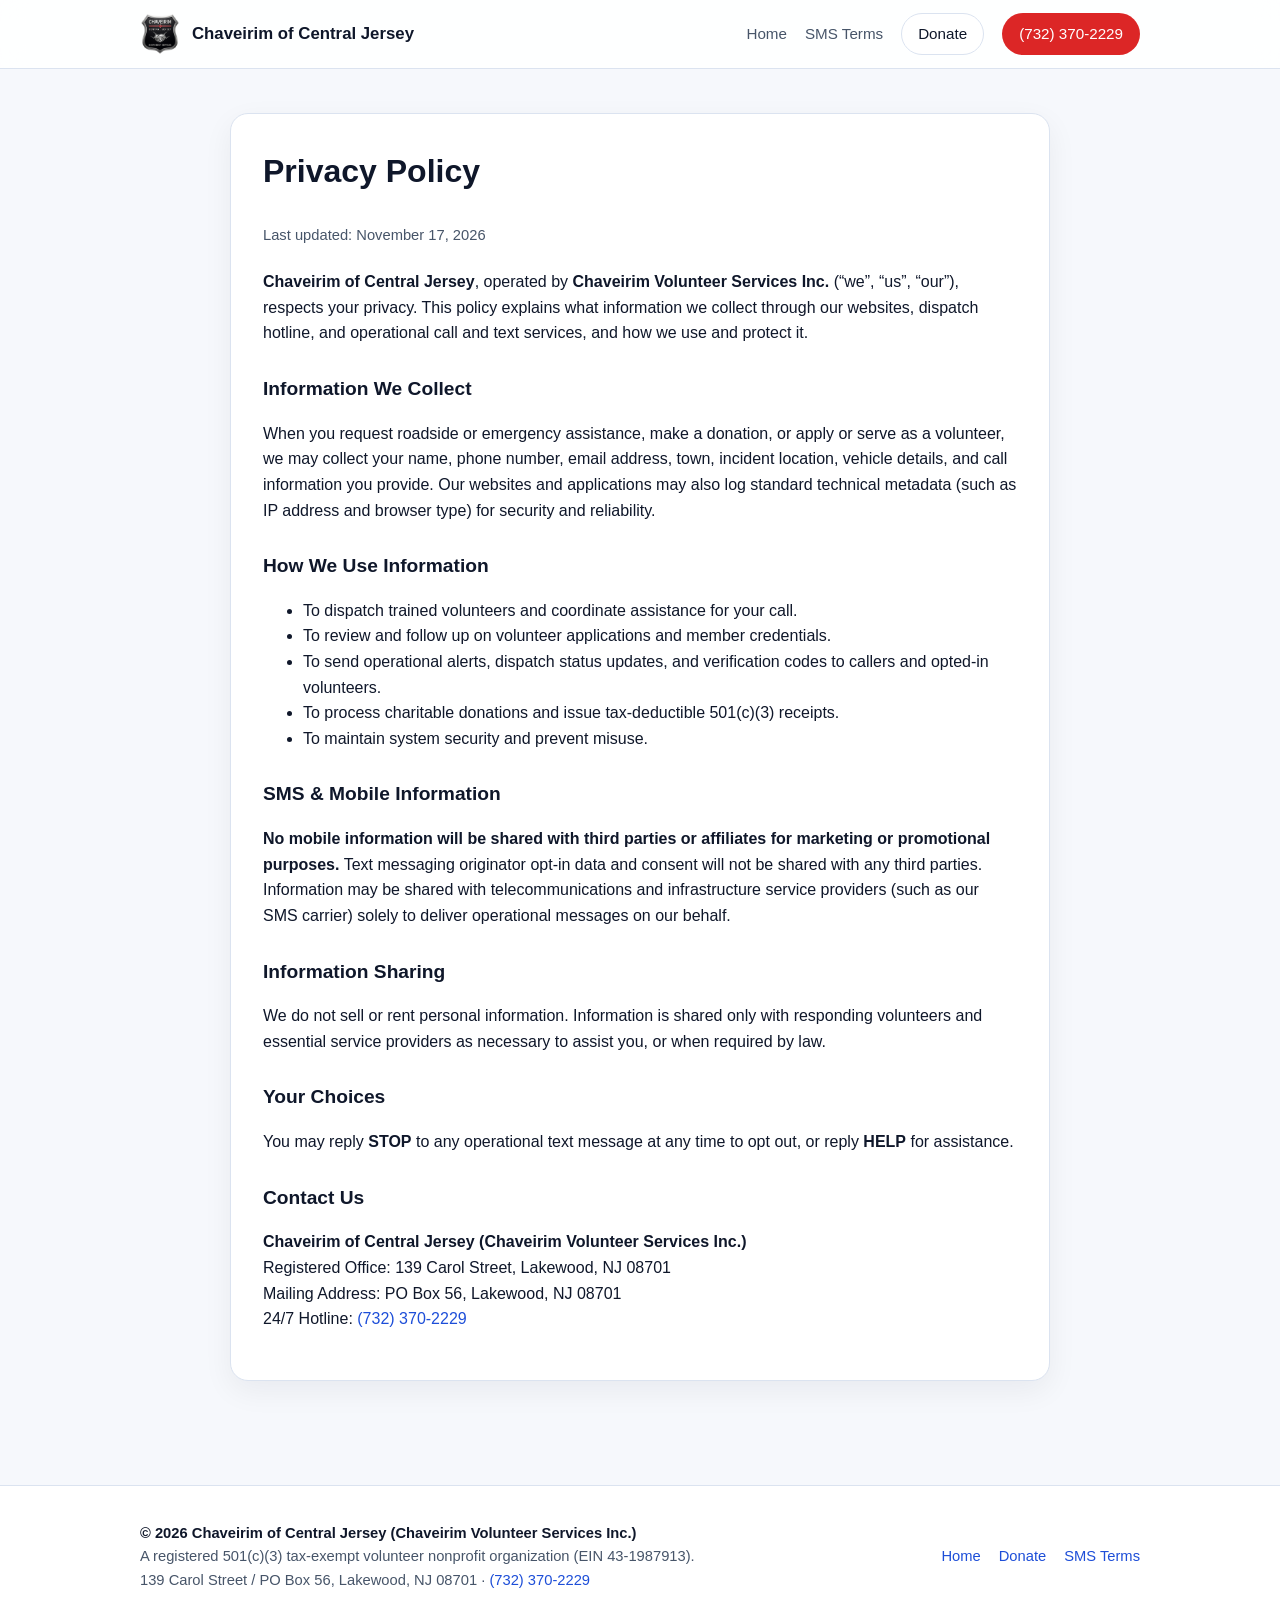
==== privacy/index.html @ 4e490808 "Launch official Chaveirim of Central Jersey public profile, Privacy Policy & SMS Terms (v1.0.0)" ====
<!DOCTYPE html>
<html lang="en">
<head>
  <meta charset="UTF-8">
  <meta name="viewport" content="width=device-width, initial-scale=1.0">
  <title>Privacy Policy — Chaveirim of Central Jersey</title>
  <meta name="description" content="Privacy Policy for Chaveirim of Central Jersey (operated by Chaveirim Volunteer Services Inc.).">
  <link rel="canonical" href="https://about.cjchaveirim.org/privacy/">
  <link rel="icon" type="image/png" href="/favicon.png">
  <link rel="apple-touch-icon" href="/assets/apple-touch-icon.png">
  <link rel="stylesheet" href="/styles.css">
</head>
<body>
  <header class="site-header">
    <div class="container header-inner">
      <a href="/" class="brand-link">
        <img src="/assets/logo.png" alt="Chaveirim of Central Jersey Shield Logo" width="40" height="40">
        <span>Chaveirim of Central Jersey</span>
      </a>
      <nav class="header-nav" aria-label="Primary Navigation">
        <a href="/">Home</a>
        <a href="/terms/">SMS Terms</a>
        <a href="https://pay.banquest.com/chaveirim" class="btn btn-outline btn-sm">Donate</a>
        <a href="tel:+17323702229" class="btn btn-emergency btn-sm">(732) 370-2229</a>
      </nav>
    </div>
  </header>

  <main class="legal-wrapper">
    <div class="container">
      <article class="legal-card">
        <h1>Privacy Policy</h1>
        <div class="legal-meta">Last updated: November 17, 2026</div>

        <p>
          <strong>Chaveirim of Central Jersey</strong>, operated by <strong>Chaveirim Volunteer Services Inc.</strong> (&ldquo;we&rdquo;, &ldquo;us&rdquo;, &ldquo;our&rdquo;), respects your privacy. This policy explains what information we collect through our websites, dispatch hotline, and operational call and text services, and how we use and protect it.
        </p>

        <h2>Information We Collect</h2>
        <p>
          When you request roadside or emergency assistance, make a donation, or apply or serve as a volunteer, we may collect your name, phone number, email address, town, incident location, vehicle details, and call information you provide. Our websites and applications may also log standard technical metadata (such as IP address and browser type) for security and reliability.
        </p>

        <h2>How We Use Information</h2>
        <ul>
          <li>To dispatch trained volunteers and coordinate assistance for your call.</li>
          <li>To review and follow up on volunteer applications and member credentials.</li>
          <li>To send operational alerts, dispatch status updates, and verification codes to callers and opted-in volunteers.</li>
          <li>To process charitable donations and issue tax-deductible 501(c)(3) receipts.</li>
          <li>To maintain system security and prevent misuse.</li>
        </ul>

        <h2>SMS &amp; Mobile Information</h2>
        <p>
          <strong>No mobile information will be shared with third parties or affiliates for marketing or promotional purposes.</strong> Text messaging originator opt-in data and consent will not be shared with any third parties. Information may be shared with telecommunications and infrastructure service providers (such as our SMS carrier) solely to deliver operational messages on our behalf.
        </p>

        <h2>Information Sharing</h2>
        <p>
          We do not sell or rent personal information. Information is shared only with responding volunteers and essential service providers as necessary to assist you, or when required by law.
        </p>

        <h2>Your Choices</h2>
        <p>
          You may reply <strong>STOP</strong> to any operational text message at any time to opt out, or reply <strong>HELP</strong> for assistance.
        </p>

        <h2>Contact Us</h2>
        <p>
          <strong>Chaveirim of Central Jersey (Chaveirim Volunteer Services Inc.)</strong><br>
          Registered Office: 139 Carol Street, Lakewood, NJ 08701<br>
          Mailing Address: PO Box 56, Lakewood, NJ 08701<br>
          24/7 Hotline: <a href="tel:+17323702229">(732) 370-2229</a>
        </p>
      </article>
    </div>
  </main>

  <footer class="site-footer">
    <div class="container footer-inner">
      <div class="footer-legal">
        <div><strong>&copy; 2026 Chaveirim of Central Jersey (Chaveirim Volunteer Services Inc.)</strong></div>
        <div>A registered 501(c)(3) tax-exempt volunteer nonprofit organization (EIN 43-1987913).</div>
        <div>139 Carol Street / PO Box 56, Lakewood, NJ 08701 &middot; <a href="tel:+17323702229">(732) 370-2229</a></div>
      </div>
      <div class="footer-links">
        <a href="/">Home</a>
        <a href="https://pay.banquest.com/chaveirim">Donate</a>
        <a href="/terms/">SMS Terms</a>
      </div>
    </div>
  </footer>
</body>
</html>
---- styles.css ----
:root {
  color-scheme: light dark;
  --bg: #f6f8fc;
  --bg-elevated: #ffffff;
  --bg-subtle: #eef3fb;
  --text: #0f172a;
  --text-muted: #475569;
  --border: #dbe3f0;
  --primary: #1d4ed8;
  --primary-hover: #1e40af;
  --primary-contrast: #ffffff;
  --accent-red: #dc2626;
  --accent-red-hover: #b91c1c;
  --badge-bg: #e0eaff;
  --badge-text: #1e3a8a;
  --shadow: 0 10px 30px rgba(15, 23, 42, 0.06);
  --radius-lg: 18px;
  --radius-md: 12px;
}

@media (prefers-color-scheme: dark) {
  :root {
    --bg: #080f1e;
    --bg-elevated: #111b2e;
    --bg-subtle: #16233b;
    --text: #f1f5f9;
    --text-muted: #94a3b8;
    --border: #23324d;
    --primary: #3b82f6;
    --primary-hover: #2563eb;
    --primary-contrast: #ffffff;
    --accent-red: #ef4444;
    --accent-red-hover: #dc2626;
    --badge-bg: rgba(59, 130, 246, 0.16);
    --badge-text: #93c5fd;
    --shadow: 0 14px 36px rgba(0, 0, 0, 0.35);
  }
}

*,
*::before,
*::after {
  box-sizing: border-box;
}

html {
  scroll-behavior: smooth;
  -webkit-text-size-adjust: 100%;
}

body {
  margin: 0;
  font-family: -apple-system, BlinkMacSystemFont, "Segoe UI", Roboto, "Helvetica Neue", Arial, sans-serif;
  background-color: var(--bg);
  color: var(--text);
  line-height: 1.6;
}

a {
  color: var(--primary);
  text-decoration: none;
}

a:hover {
  text-decoration: underline;
}

.container {
  width: 100%;
  max-width: 1040px;
  margin: 0 auto;
  padding: 0 20px;
}

/* Header */
.site-header {
  position: sticky;
  top: 0;
  z-index: 20;
  background: color-mix(in srgb, var(--bg-elevated) 88%, transparent);
  backdrop-filter: blur(12px);
  -webkit-backdrop-filter: blur(12px);
  border-bottom: 1px solid var(--border);
}

.header-inner {
  display: flex;
  align-items: center;
  justify-content: space-between;
  gap: 16px;
  min-height: 68px;
}

.brand-link {
  display: flex;
  align-items: center;
  gap: 12px;
  color: var(--text);
  font-weight: 700;
  font-size: 1.05rem;
  text-decoration: none;
}

.brand-link:hover {
  text-decoration: none;
}

.brand-link img {
  width: 40px;
  height: 40px;
  object-fit: contain;
}

.header-nav {
  display: flex;
  align-items: center;
  gap: 18px;
  flex-wrap: wrap;
}

.header-nav a {
  color: var(--text-muted);
  font-weight: 500;
  font-size: 0.95rem;
}

.header-nav a:hover {
  color: var(--text);
  text-decoration: none;
}

.btn {
  display: inline-flex;
  align-items: center;
  justify-content: center;
  gap: 8px;
  padding: 12px 22px;
  border-radius: 999px;
  font-weight: 700;
  font-size: 1rem;
  text-decoration: none !important;
  transition: transform 0.15s ease, background-color 0.15s ease;
  border: 1px solid transparent;
}

.btn:active {
  transform: scale(0.98);
}

.btn-sm {
  padding: 8px 16px;
  font-size: 0.9rem;
}

.btn-emergency {
  background-color: var(--accent-red);
  color: #ffffff !important;
}

.btn-emergency:hover {
  background-color: var(--accent-red-hover);
}

.btn-primary {
  background-color: var(--primary);
  color: var(--primary-contrast) !important;
}

.btn-primary:hover {
  background-color: var(--primary-hover);
}

.btn-outline {
  background-color: var(--bg-elevated);
  color: var(--text) !important;
  border-color: var(--border);
}

.btn-outline:hover {
  background-color: var(--bg-subtle);
}

/* Hero */
.hero {
  padding: 56px 0 44px;
  text-align: center;
}

.hero-logo {
  width: 128px;
  height: 128px;
  object-fit: contain;
  margin-bottom: 18px;
  filter: drop-shadow(0 8px 18px rgba(0, 0, 0, 0.18));
}

.pill {
  display: inline-block;
  padding: 5px 14px;
  border-radius: 999px;
  background-color: var(--badge-bg);
  color: var(--badge-text);
  font-size: 0.84rem;
  font-weight: 700;
  letter-spacing: 0.02em;
  margin-bottom: 14px;
}

.hero h1 {
  margin: 0 auto 14px;
  font-size: clamp(2rem, 4.5vw, 3rem);
  line-height: 1.15;
  letter-spacing: -0.02em;
  max-width: 780px;
}

.hero p.lead {
  margin: 0 auto 28px;
  max-width: 680px;
  font-size: 1.12rem;
  color: var(--text-muted);
}

.cta-group {
  display: flex;
  flex-wrap: wrap;
  justify-content: center;
  gap: 14px;
  margin-bottom: 36px;
}

/* Stats Strip */
.stats-grid {
  display: grid;
  grid-template-columns: repeat(auto-fit, minmax(190px, 1fr));
  gap: 16px;
  margin-top: 12px;
}

.stat-card {
  background: var(--bg-elevated);
  border: 1px solid var(--border);
  border-radius: var(--radius-md);
  padding: 18px 16px;
  box-shadow: var(--shadow);
}

.stat-value {
  font-size: 1.65rem;
  font-weight: 800;
  color: var(--primary);
  line-height: 1.2;
}

.stat-label {
  font-size: 0.9rem;
  color: var(--text-muted);
  margin-top: 4px;
}

/* Sections */
.section {
  padding: 40px 0;
}

.section-header {
  margin-bottom: 24px;
}

.section-header h2 {
  margin: 0 0 8px;
  font-size: 1.7rem;
  letter-spacing: -0.015em;
}

.section-header p {
  margin: 0;
  color: var(--text-muted);
}

.cards-grid {
  display: grid;
  grid-template-columns: repeat(auto-fit, minmax(290px, 1fr));
  gap: 18px;
}

.card {
  background: var(--bg-elevated);
  border: 1px solid var(--border);
  border-radius: var(--radius-lg);
  padding: 24px;
  box-shadow: var(--shadow);
}

.card h3 {
  margin: 0 0 8px;
  font-size: 1.15rem;
}

.card p {
  margin: 0;
  color: var(--text-muted);
  font-size: 0.96rem;
}

/* Two-column info cards */
.info-split {
  display: grid;
  grid-template-columns: repeat(auto-fit, minmax(320px, 1fr));
  gap: 20px;
}

.detail-list {
  list-style: none;
  padding: 0;
  margin: 14px 0 0;
}

.detail-list li {
  display: flex;
  justify-content: space-between;
  align-items: baseline;
  gap: 14px;
  padding: 11px 0;
  border-bottom: 1px solid var(--border);
  font-size: 0.95rem;
}

.detail-list li:last-child {
  border-bottom: none;
  padding-bottom: 0;
}

.detail-label {
  color: var(--text-muted);
  font-weight: 500;
}

.detail-val {
  font-weight: 600;
  text-align: right;
}

.coverage-tags {
  display: flex;
  flex-wrap: wrap;
  gap: 8px;
  margin-top: 14px;
}

.tag {
  background: var(--bg-subtle);
  border: 1px solid var(--border);
  border-radius: 999px;
  padding: 6px 13px;
  font-size: 0.88rem;
  font-weight: 600;
}

/* Legal / Policy pages */
.legal-wrapper {
  padding: 44px 0 60px;
}

.legal-card {
  background: var(--bg-elevated);
  border: 1px solid var(--border);
  border-radius: var(--radius-lg);
  padding: 32px;
  box-shadow: var(--shadow);
  max-width: 820px;
  margin: 0 auto;
}

.legal-card h1 {
  margin-top: 0;
  font-size: 2rem;
}

.legal-card h2 {
  margin-top: 28px;
  margin-bottom: 8px;
  font-size: 1.2rem;
}

.legal-meta {
  color: var(--text-muted);
  font-size: 0.92rem;
  margin-bottom: 22px;
}

/* Footer */
.site-footer {
  margin-top: 44px;
  padding: 36px 0 44px;
  border-top: 1px solid var(--border);
  background: var(--bg-elevated);
  font-size: 0.92rem;
  color: var(--text-muted);
}

.footer-inner {
  display: flex;
  flex-wrap: wrap;
  justify-content: space-between;
  gap: 24px;
}

.footer-legal {
  max-width: 620px;
}

.footer-legal strong {
  color: var(--text);
}

.footer-links {
  display: flex;
  flex-wrap: wrap;
  gap: 18px;
  align-items: center;
}

@media (max-width: 640px) {
  .header-nav .hide-mobile {
    display: none;
  }
  .detail-list li {
    flex-direction: column;
    gap: 2px;
  }
  .detail-val {
    text-align: left;
  }
  .legal-card {
    padding: 22px;
  }
}
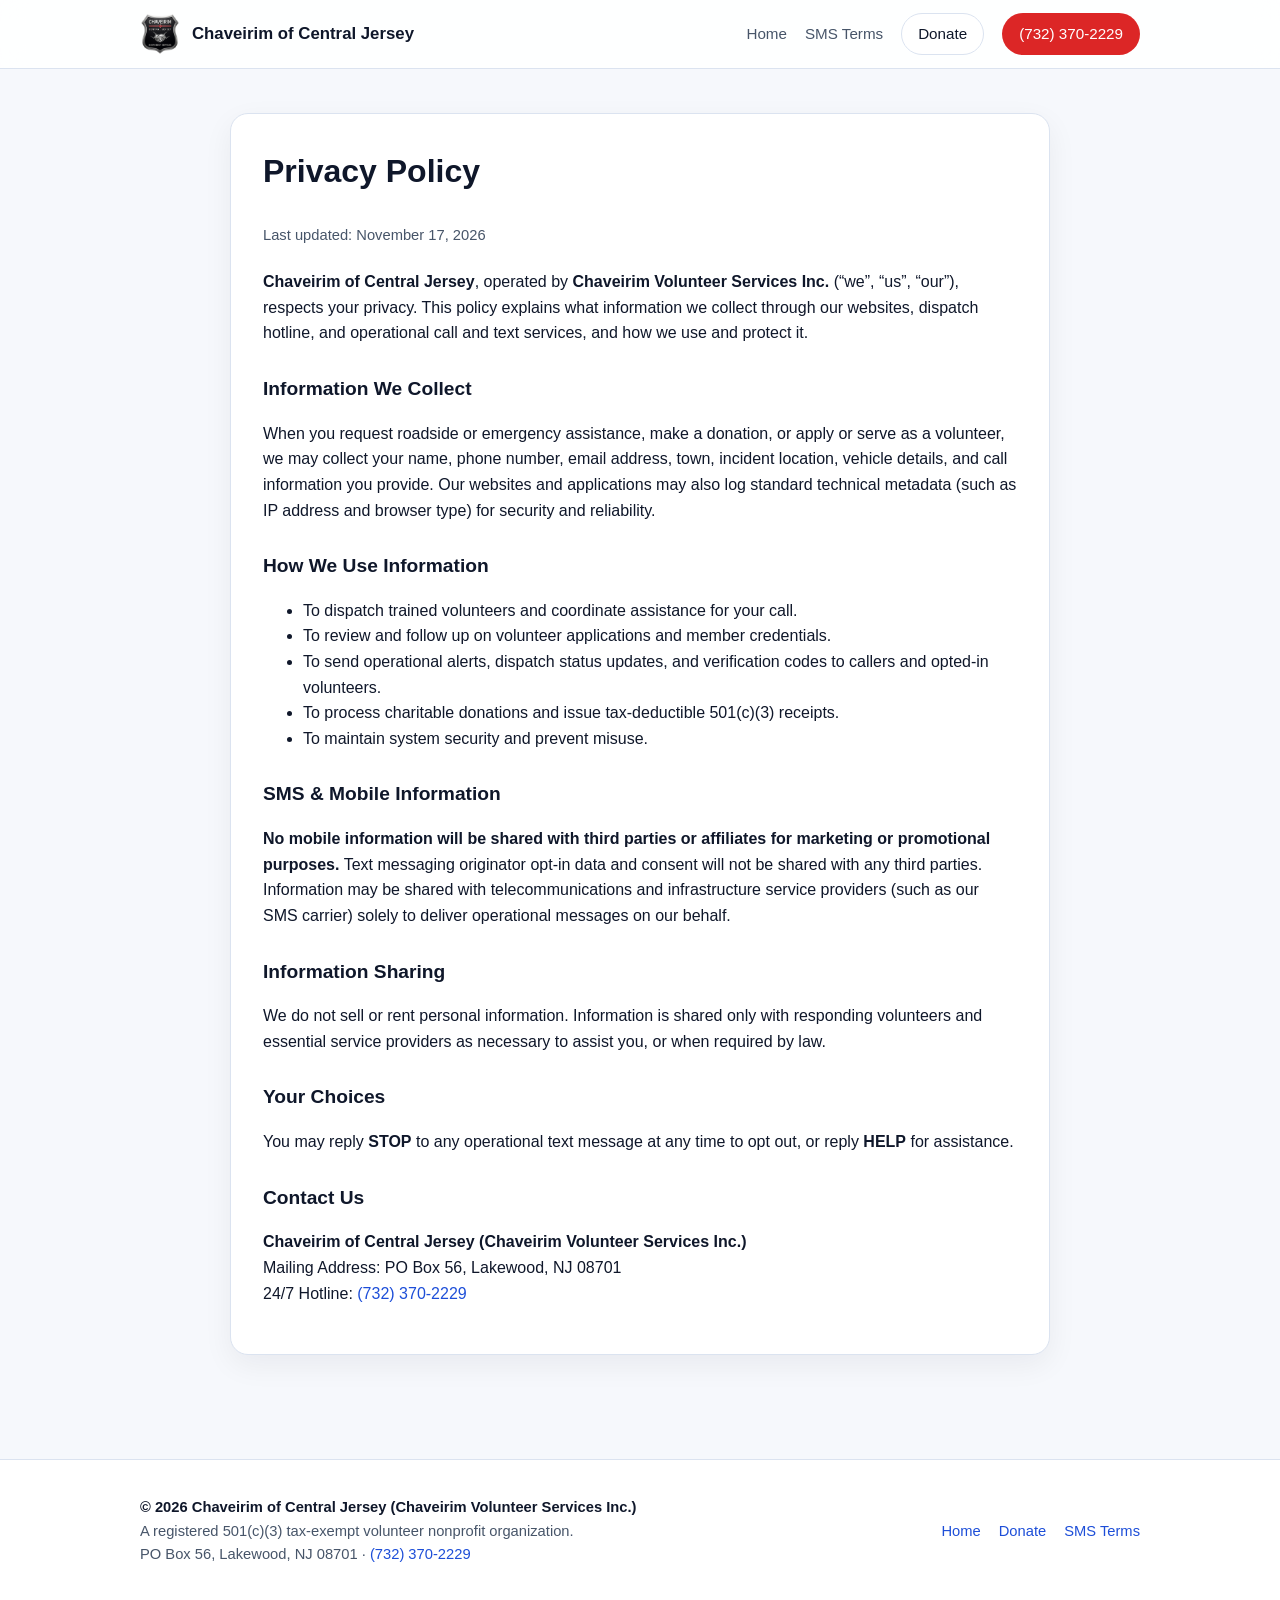
==== commit 8300ce86: "Use official PO Box 56 mailing address and remove unneeded street/EIN details (v1.0.1)" ====
--- a/privacy/index.html
+++ b/privacy/index.html
@@ -68,7 +68,6 @@
         <h2>Contact Us</h2>
         <p>
           <strong>Chaveirim of Central Jersey (Chaveirim Volunteer Services Inc.)</strong><br>
-          Registered Office: 139 Carol Street, Lakewood, NJ 08701<br>
           Mailing Address: PO Box 56, Lakewood, NJ 08701<br>
           24/7 Hotline: <a href="tel:+17323702229">(732) 370-2229</a>
         </p>
@@ -80,8 +79,8 @@
     <div class="container footer-inner">
       <div class="footer-legal">
         <div><strong>&copy; 2026 Chaveirim of Central Jersey (Chaveirim Volunteer Services Inc.)</strong></div>
-        <div>A registered 501(c)(3) tax-exempt volunteer nonprofit organization (EIN 43-1987913).</div>
-        <div>139 Carol Street / PO Box 56, Lakewood, NJ 08701 &middot; <a href="tel:+17323702229">(732) 370-2229</a></div>
+        <div>A registered 501(c)(3) tax-exempt volunteer nonprofit organization.</div>
+        <div>PO Box 56, Lakewood, NJ 08701 &middot; <a href="tel:+17323702229">(732) 370-2229</a></div>
       </div>
       <div class="footer-links">
         <a href="/">Home</a>
